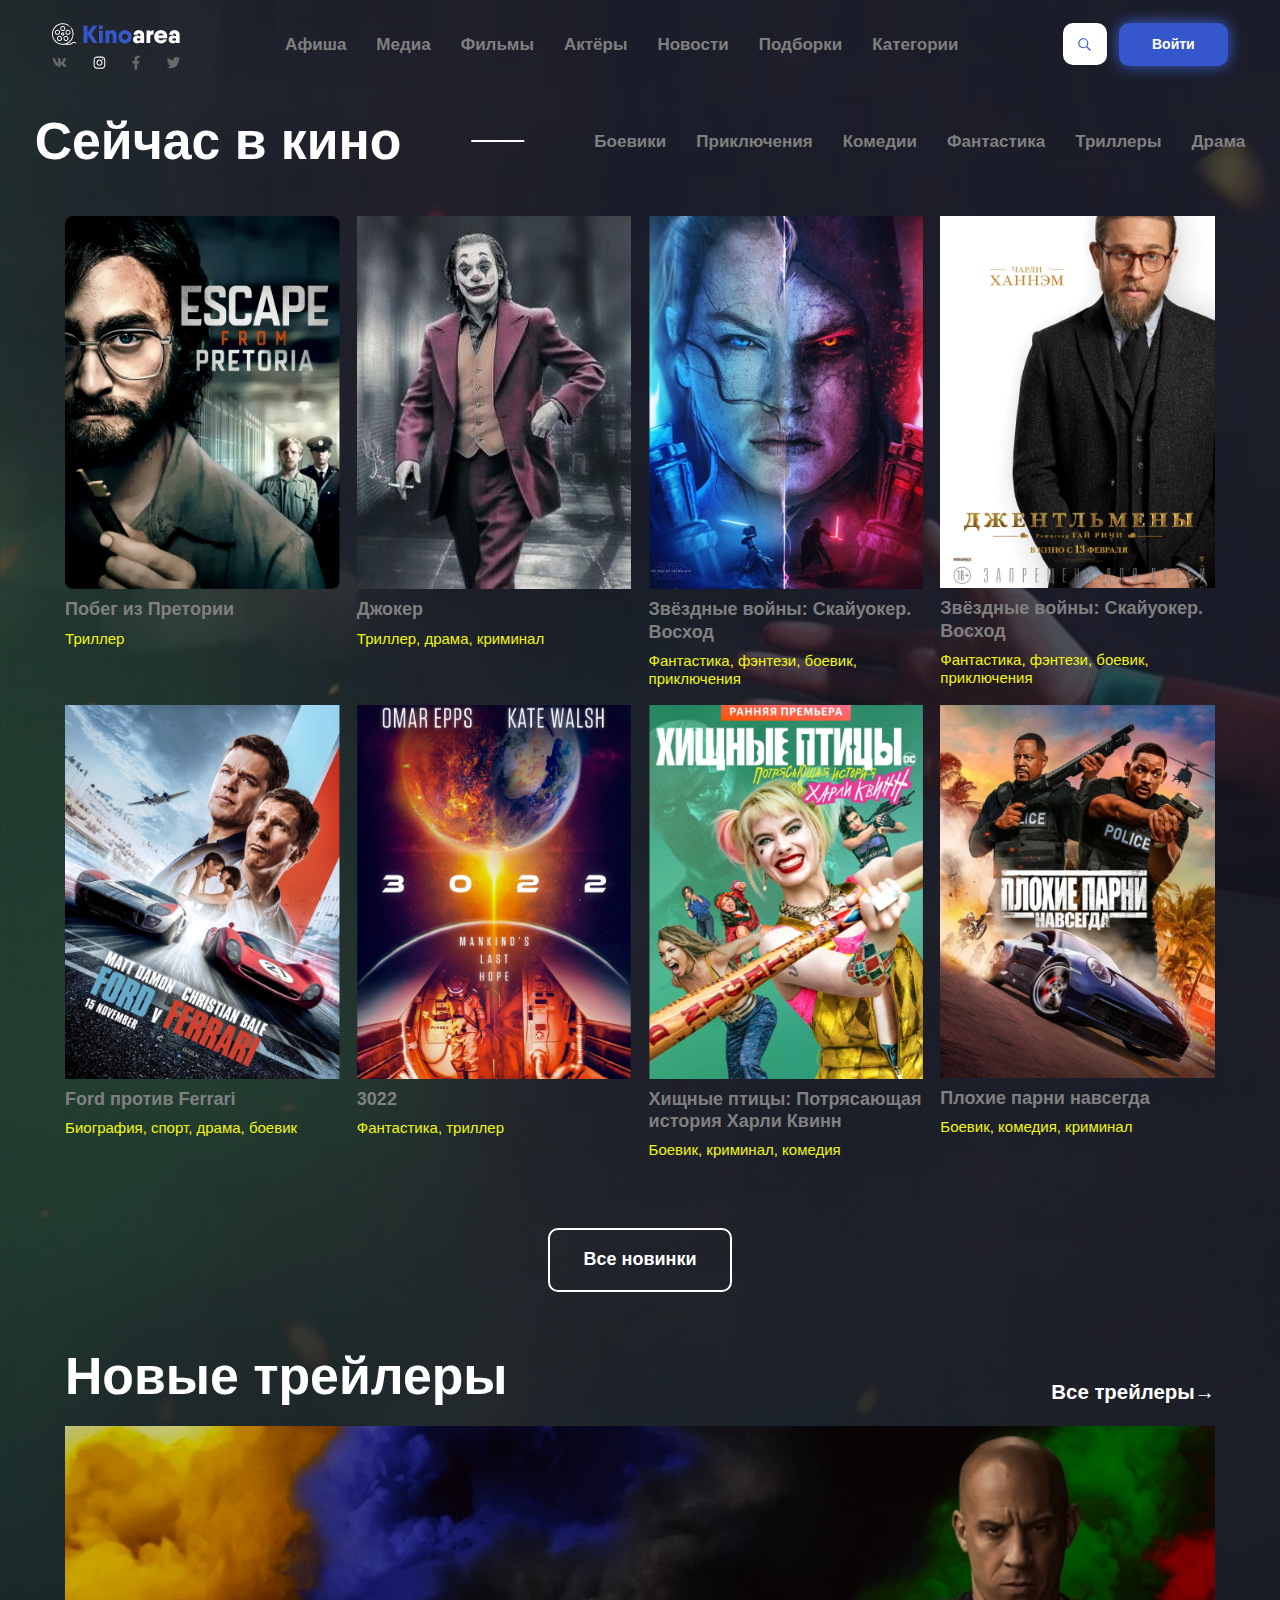
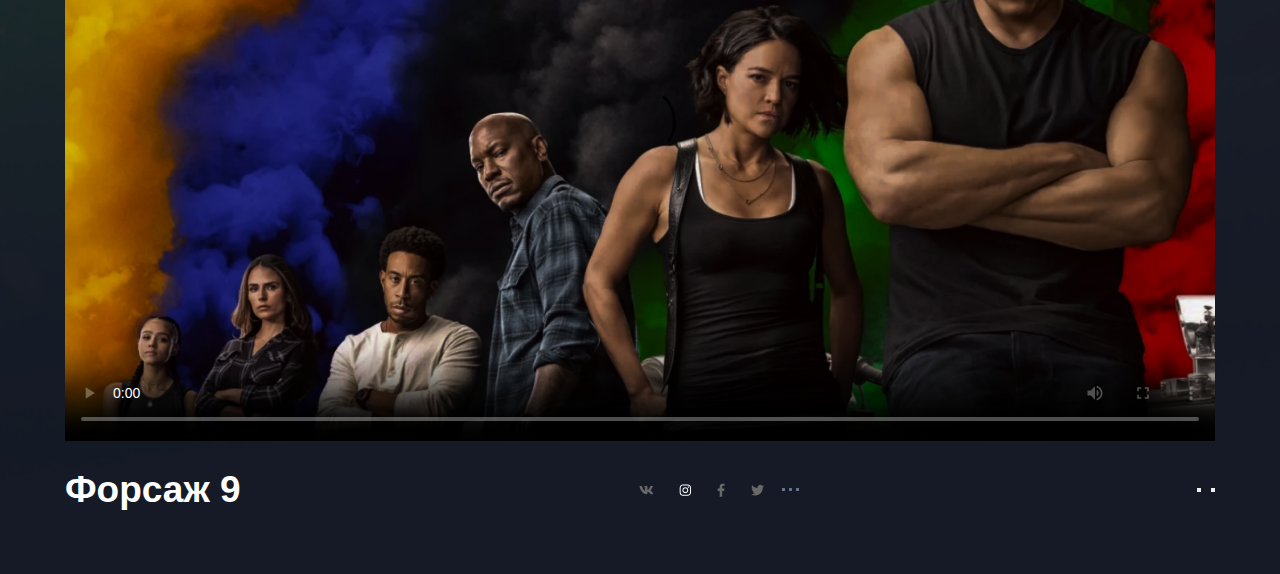
==== index.html @ 2955d4f8 "Add files via upload" ====
<!DOCTYPE html>
<html lang="en">
<head>
  <meta charset="UTF-8">
  <meta name="viewport" content="width=device-width, initial-scale=1.0">
  <title>Home Cinema</title>
  <link rel="stylesheet" href="./style.css">
  <link rel="stylesheet" href="./fonts/qanelas-font/style.css">
</head>
<body>

  <div class="window_1">
    <div>
      <img src="./img/logo.png" alt="logo">
      <img src="./img/closeMenu.svg" alt="close_menu" class="close_1">
    </div>
    <nav class="window_nav">
      <a href="">Афиша</a>
      <a href="">Медиа</a>
      <a href="">Фильмы</a>
      <a href="">Актёры</a>
      <a href="">Новости</a>
      <a href="">Подборки</a>
      <a href="">Категории</a>
    </nav>
  </div>
  <div class="window_2">
    <div>
      <img src="./img/logo.png" alt="logo">
      <img src="./img/closeMenu.svg" alt="close_menu" class="close_2">
    </div>
    <nav class="window_nav2">
      <a href="">Все</a>
      <a href="">Боевики</a>
      <a href="">Приключения</a>
      <a href="">Комедии</a>
      <a href="">Фантастика</a>
      <a href="">Триллеры</a>
      <a href="">Драма</a>
    </nav>
  </div>
  <header>
    <div class="search_side_2">
      <a href=""><img src="./img/search.svg" alt="search"></a>
      <img src="./img/menu.svg" alt="burger_menu" class="menu_1">
    </div>
    <div class="socials">
      <img src="./img/logo.png" alt="logo">
      <img src="./img/socials.svg" alt="socials">
    </div>
    <nav>
      <a href="">Афиша</a>
      <a href="">Медиа</a>
      <a href="">Фильмы</a>
      <a href="">Актёры</a>
      <a href="">Новости</a>
      <a href="">Подборки</a>
      <a href="">Категории</a>
    </nav>
    <div class="search_side">
      <a href=""><img src="./img/search.svg" alt="search"></a>
      <button>Войти</button>
    </div>
  </header>
  <nav class="tablet">
    <a href="">Афиша</a>
    <a href="">Медиа</a>
    <a href="">Фильмы</a>
    <a href="">Актёры</a>
    <a href="">Новости</a>
    <a href="">Подборки</a>
    <a href="">Категории</a>
  </nav>
  <header class="secondary_heading">
      <h1>Сейчас в кино</h1>
      <img src="./img/Line 1.svg" alt="line_1">
      <img src="./img/menu2.png" alt="menu_2" class="menu_2">
      <nav class="secondary_nav">
        <a href="">Боевики</a>
        <a href="">Приключения</a>
        <a href="">Комедии</a>
        <a href="">Фантастика</a>
        <a href="">Триллеры</a>
        <a href="">Драма</a>
    </nav>
  </header>

  <section class="new_films">
    <div class="film_cards">
      <div class="film_card">
        <img src="./img/film1.png" alt="">
        <h4>Побег из Претории</h4>
        <span>Триллер</span>
      </div>
      <div class="film_card">
        <img src="./img/film2.jpg" alt="">
        <h4>Джокер</h4>
        <span>Триллер, драма, криминал</span>
      </div>
      <div class="film_card">
        <img src="./img/film3.png" alt="">
        <h4>Звёздные войны: Скайуокер. Восход</h4>
        <span>Фантастика, фэнтези, боевик, приключения</span>
      </div>
      <div class="film_card">
        <img src="./img/film4.png" alt="">
        <h4>Звёздные войны: Скайуокер. Восход</h4>
        <span>Фантастика, фэнтези, боевик, приключения</span>
      </div>

      <div class="film_card">
        <img src="./img/film5.png" alt="">
        <h4>Ford против Ferrari</h4>
        <span>Биография, спорт, драма, боевик</span>
      </div>
      <div class="film_card">
        <img src="./img/film6.png" alt="">
        <h4>3022</h4>
        <span>Фантастика, триллер</span>
      </div>
      <div class="film_card">
        <img src="./img/film7.png" alt="">
        <h4>Хищные птицы: Потрясающая история Харли Квинн</h4>
        <span>Боевик, криминал, комедия</span>
      </div>
      <div class="film_card">
        <img src="./img/film8.png" alt="">
        <h4>Плохие парни навсегда</h4>
        <span>Боевик, комедия, криминал</span>
      </div>
    </div>
    <button class="see_new_films">Все новинки</button>
  </section>
  <section class="new_trailers">
    <div>
      <h1>Новые трейлеры</h1>
      <a href="">Все трейлеры</a>
    </div>
    <video src="" controls poster="./img/new_trailers.png" loop>

    </video>

    <div id="new_title">
      <h3>Форсаж 9</h3>
      <div id="new_socials">
        <img src="./img/socials.svg" alt="socials">
        <img src="./img/option.svg" alt="options">
      </div>
      <div class="likes">
        <div>
          <button class="like"></button>
        </div>
        <div>
          <button class="dislike"></button>
        </div>
      </div>
    </div>
  </section>
  <script src="./script.js"></script>
</body>
</html>
---- style.css ----
* {
  margin: 0;
  padding: 0;
  box-sizing: border-box;
  /* outline: 2px solid red; */
}
body {
  background-color: #151A26;
  background-image: url(./img/body.png);
  background-repeat: no-repeat;
  background-size: cover;
}
header {
  margin-top: calc(0.5625vw + 9.2px);
  height: 56px;
  display: flex;
  justify-content: space-around;
  align-items: center;
  }

  .socials {
    display: flex;
    flex-direction: column;
    justify-content: center;
    align-items:center;
    gap: 5px;
  }
  .socials img {
    height: 31px;
    cursor: pointer;
  }
  .socials img:nth-child(2){
    width: 100%;
    height: 100%;
    cursor: pointer;
  }
nav {
  display: flex;
  flex-direction: row;
  gap: 30px;
}
nav a {
  text-decoration: none;
  color:gray;
  font-family: 'Qanelas', sans-serif;
  font-size: 17px;
  font-weight: 700;
  line-height: 21.06px;
}
nav a:hover{
  color:#FFFFFF;
  transition: 1s;
}
.search_side {
  display: flex;
  flex-direction: row;
  justify-content: center;
  align-items:center;
  gap: 12px;
}
.search_side_2 {
  display: flex;
  flex-direction: row;
  justify-content: center;
  align-items:center;
  gap: 5px;
}
.search_side_2 a{
  width:calc(1.6875vw + 22.6px);
  height: calc(1.5625vw + 22px);
  border-radius: 10px;
  border: 1px #FFFFFF;
  background-color:#FFFFFF;
  display: flex;
  justify-content: center;
  align-items:center;
  cursor: pointer;
}
.search_side_2 a img {
  padding: 0px;
  width: calc(0.25vw + 10.2px);
}
.search_side_2 img {
  padding: 5px;
  width: 28px;
  height: calc(1.5625vw + 22px);
  border-radius: 10px;
  border: 1px #FFFFFF;
  background-color:#FFFFFF;
  cursor: pointer;
}
.search_side a {
  width:calc(1.6875vw + 22.6px);
  height: calc(1.5625vw + 22px);
  border-radius: 10px;
  border: 1px #FFFFFF;
  background-color:#FFFFFF;
  display: flex;
  justify-content: center;
  align-items:center;
  cursor: pointer;
}
.search_side a img {
  width: calc(0.25vw + 10.2px);
}
.search_side button {
  width: calc(4.5vw + 51.6px);
  height: calc(1.625vw + 21.8px);
  border-radius: 10px;
  background-color:#3657CB;
  border:none;
  box-shadow: 0px 0px 15px 0px #4871FFCC;
  font-family: 'Qanelas', sans-serif;
  font-size: calc(0.3125vw + 10px);
  font-weight: 700;
  line-height: 26.64px;
  text-align: center;
  color:#FFFFFF;
  cursor: pointer;
}
.secondary_heading {
  margin-top: calc(1.5625vw + 21px);
}
.secondary_heading h1 {
  font-family: 'Qanelas', sans-serif;
  font-size: calc(2.06vw + 25.4px);
  font-weight: 900;
  line-height: 40.77px;
  text-align: center;
  color:#FFFFFF;
}
.secondary_nav a {
  color:gray;
}
.secondary_nav a:hover {
  color:#FFFFFF;
}
@media (max-width:1920px) {
  nav {
    display: flex;
  }
  .tablet {
display: none;
  }
  .search_side_2 {
    display: none;
  }
  .menu_2 {
    display: none;
  }
}
@media (max-width:1000px) {
  nav {
    display: none;
  }
  .tablet {
    margin-top: 24px;
    display: flex;
    flex-direction: row;
    justify-content: center;
    align-items:center;
  }
}
@media (max-width:700px) {
  nav {
    display: none;
  }
  .tablet {
    display: none;
  }
}
@media (max-width:500px) {
   .search_side a {
    display: none;
   }
   .search_side_2 {
    display: flex;
   }
   .secondary_heading img:nth-child(2){
    display: none;
   }
   .secondary_heading {
    justify-content: space-around;
    align-items:center;
   }
   .menu_2 {
    display: block;
  }
}
.window_1 {
  display: none;
  width: 100vw;
  height: 100vh;
    position: fixed;
    top: 50%;
    left: 50%;
    transform: translate(-50%, -50%);
    background-color:#1E2538;
    padding: 20px;
    border: 1px solid #ccc;
    box-shadow: 0 0 10px rgba(0,0,0,0.1);
    z-index: 1000;
    transition: 0.3s ease;
}
.window_1 div {
  display: flex;
  flex-direction: row;
  justify-content: space-around;
  gap: 20px;
}
.window_nav {
  margin-top: 35px;
  display: flex;
  flex-direction: column;
  gap: 10px;
}
.window_nav a {
  font-family: 'Qanelas', sans-serif;
  font-size: 13px;
  font-weight: 700;
  line-height: 41.5px;
  text-align: center;
}
.window_nav a:hover {
  color: #FFFFFF;
  transition: 1s;
}

.window_2 {
    display: none;
    width: 100vw;
    height: 100vh;
    position: fixed;
    top: 50%;
    left: 50%;
    transform: translate(-50%, -50%);
    background-color:#1E2538;
    padding: 20px;
    border: 1px solid #ccc;
    box-shadow: 0 0 10px rgba(0,0,0,0.1);
    z-index: 1000;
}
.window_2 div {
  display: flex;
  flex-direction: row;
  justify-content: space-around;
  gap: 20px;
}
.window_nav2 {
  margin-top: 35px;
  display: flex;
  flex-direction: column;
  justify-content: center;
  align-items: center;
  gap: 10px;
}
.window_nav2 a:hover {
  color: #FFFFFF;
  transition: 1s;
}

/* new_films start */
.new_films {
  margin-top: calc(2.62vw + 12.6px);
  display: flex;
  flex-direction: column;
  justify-content: center;
  align-items: center;
}
.film_cards {
  display: grid;
  grid-template-columns: repeat(4, 1fr);
  grid-template-rows: repeat(2, 1fr);
  gap: calc(0.75vw + 7.6px);

}
.film_card {
  width: calc(10.06vw + 145.8px);
  display: flex;
  flex-direction: column;
  gap: 9px;
}
.film_card h4 {
  font-family: 'Qanelas',sans-serif;
  font-size: 18px;
  font-weight: 700;
  line-height: 22.3px;
  text-align: left;
  color: gray;
}
.film_card h4:hover {
  color:#FFFFFF;
}
.film_card span {
  color:#F2F60F;
  font-family: 'Qanelas', sans-serif;
  font-size: 15px;
  line-height: 17.85px;
  text-align: left;
}
@media (max-width:1000px) {
  .film_cards {
    display: grid;
    grid-template-columns: repeat(2, 1fr);
    gap: 15px;
  }
}
@media (max-width:330px) {
  .film_card {
  background-repeat: no-repeat;
    background-size: contain;
    width: calc(1.06vw + 145.8px);
  }
}
.see_new_films {
  background-color: transparent;
  margin-top: 51px;
  margin-bottom: 54px;
  width: calc(2.5vw + 152px);
  height: calc(1.125vw + 49.4px);
  border-radius: 10px;
  border: 2px solid #FFFFFF;

  font-family: 'Qanelas', sans-serif;
  font-size: 18px;
  font-weight: 700;
  line-height: 29.97px;
  text-align: center;
  color: #FFFFFF;
}
/* new_films end */

/* new_trailers start */
.new_trailers {
  margin-left: 115px;
  margin-right: 115px;
  margin-bottom: calc(2.93vw + 18.6px);
  display: flex;
  flex-direction: column;
  justify-content: space-around;
  gap: 20px;
}
.new_trailers div {
  display: flex;
  flex-direction: row;
  justify-content: space-between;
  align-items: flex-end;
  flex-wrap: wrap;
  gap: 10px;
}
.new_trailers h1 {
  font-family: 'Qanelas', sans-serif;
  font-size: calc(2.06vw + 25.4px);
  font-weight: 900;
  text-align: left;
  color: #FFFFFF;
}
.new_trailers a {
  font-family: 'Qanelas', sans-serif;
  font-size: calc(0.25vw + 17.2px);
  font-weight: 700;
  line-height: 27.26px;
  text-align: left;
  color:#FFFFFF;
  text-decoration: none;
}
.new_trailers div a::after {
  content: '\2192';
}
@media (max-width:1920px) {
  .new_trailers {
    margin-left: 245px;
    margin-right:245px;
  }
}
@media (max-width:1620px) {
  .new_trailers {
    margin-left: 165px;
    margin-right:165px;
  }
}
@media (max-width:1440px) {
  .new_trailers {
    margin-left: 110px;
    margin-right:110px;
  }
}
@media (max-width:1280px) {
  .new_trailers {
    margin-left: 65px;
    margin-right:65px;
  }
}
@media (max-width:500px) {
  .new_trailers {
    margin-left: 10px;
    margin-right:10px;
  }
  .new_trailers h1 {
    font-size: 25px;
  }
}
#new_title {
  display: flex;
  flex-direction: row;
  justify-content: space-between;
  align-items:center
}
#new_title h3 {
  font-family: 'Qanelas', sans-serif;
  font-size: calc(1.25vw + 21px);
  font-weight: 900;
  line-height: 57.33px;
  text-align: left;
  color:#FFFFFF;
}
#new_socials {
  display: flex;
  gap: 17px;
  justify-content: center;
  align-items:center;
}
---- fonts/qanelas-font/style.css ----
/* #### Generated By: http://font.download #### */

    @font-face {
    font-family: 'Qanelas Regular';
    font-style: normal;
    font-weight: normal;
    src: local('Qanelas Regular'), url('QanelasRegular.woff') format('woff');
    }
    

    @font-face {
    font-family: 'Qanelas Regular Italic';
    font-style: normal;
    font-weight: normal;
    src: local('Qanelas Regular Italic'), url('QanelasRegularItalic.woff') format('woff');
    }
    

    @font-face {
    font-family: 'Qanelas Thin';
    font-style: normal;
    font-weight: normal;
    src: local('Qanelas Thin'), url('QanelasThin.woff') format('woff');
    }
    

    @font-face {
    font-family: 'Qanelas UltraLight';
    font-style: normal;
    font-weight: normal;
    src: local('Qanelas UltraLight'), url('QanelasUltraLight.woff') format('woff');
    }
    

    @font-face {
    font-family: 'Qanelas Thin Italic';
    font-style: normal;
    font-weight: normal;
    src: local('Qanelas Thin Italic'), url('QanelasThinItalic.woff') format('woff');
    }
    

    @font-face {
    font-family: 'Qanelas UltraLight Italic';
    font-style: normal;
    font-weight: normal;
    src: local('Qanelas UltraLight Italic'), url('QanelasUltraLightItalic.woff') format('woff');
    }
    

    @font-face {
    font-family: 'Qanelas Light';
    font-style: normal;
    font-weight: normal;
    src: local('Qanelas Light'), url('QanelasLight.woff') format('woff');
    }
    

    @font-face {
    font-family: 'Qanelas Light Italic';
    font-style: normal;
    font-weight: normal;
    src: local('Qanelas Light Italic'), url('QanelasLightItalic.woff') format('woff');
    }
    

    @font-face {
    font-family: 'Qanelas Medium';
    font-style: normal;
    font-weight: normal;
    src: local('Qanelas Medium'), url('QanelasMedium.woff') format('woff');
    }
    

    @font-face {
    font-family: 'Qanelas Medium Italic';
    font-style: normal;
    font-weight: normal;
    src: local('Qanelas Medium Italic'), url('QanelasMediumItalic.woff') format('woff');
    }
    

    @font-face {
    font-family: 'Qanelas SemiBold';
    font-style: normal;
    font-weight: normal;
    src: local('Qanelas SemiBold'), url('QanelasSemiBold.woff') format('woff');
    }
    

    @font-face {
    font-family: 'Qanelas SemiBold Italic';
    font-style: normal;
    font-weight: normal;
    src: local('Qanelas SemiBold Italic'), url('QanelasSemiBoldItalic.woff') format('woff');
    }
    

    @font-face {
    font-family: 'Qanelas Bold';
    font-style: normal;
    font-weight: normal;
    src: local('Qanelas Bold'), url('QanelasBold.woff') format('woff');
    }
    

    @font-face {
    font-family: 'Qanelas Bold Italic';
    font-style: normal;
    font-weight: normal;
    src: local('Qanelas Bold Italic'), url('QanelasBoldItalic.woff') format('woff');
    }
    

    @font-face {
    font-family: 'Qanelas ExtraBold';
    font-style: normal;
    font-weight: normal;
    src: local('Qanelas ExtraBold'), url('QanelasExtraBold.woff') format('woff');
    }
    

    @font-face {
    font-family: 'Qanelas ExtraBold Italic';
    font-style: normal;
    font-weight: normal;
    src: local('Qanelas ExtraBold Italic'), url('QanelasExtraBoldItalic.woff') format('woff');
    }
    

    @font-face {
    font-family: 'Qanelas Black';
    font-style: normal;
    font-weight: normal;
    src: local('Qanelas Black'), url('QanelasBlack.woff') format('woff');
    }
    

    @font-face {
    font-family: 'Qanelas Heavy';
    font-style: normal;
    font-weight: normal;
    src: local('Qanelas Heavy'), url('QanelasHeavy.woff') format('woff');
    }
    

    @font-face {
    font-family: 'Qanelas Black Italic';
    font-style: normal;
    font-weight: normal;
    src: local('Qanelas Black Italic'), url('QanelasBlackItalic.woff') format('woff');
    }
    

    @font-face {
    font-family: 'Qanelas Heavy Italic';
    font-style: normal;
    font-weight: normal;
    src: local('Qanelas Heavy Italic'), url('QanelasHeavyItalic.woff') format('woff');
    }
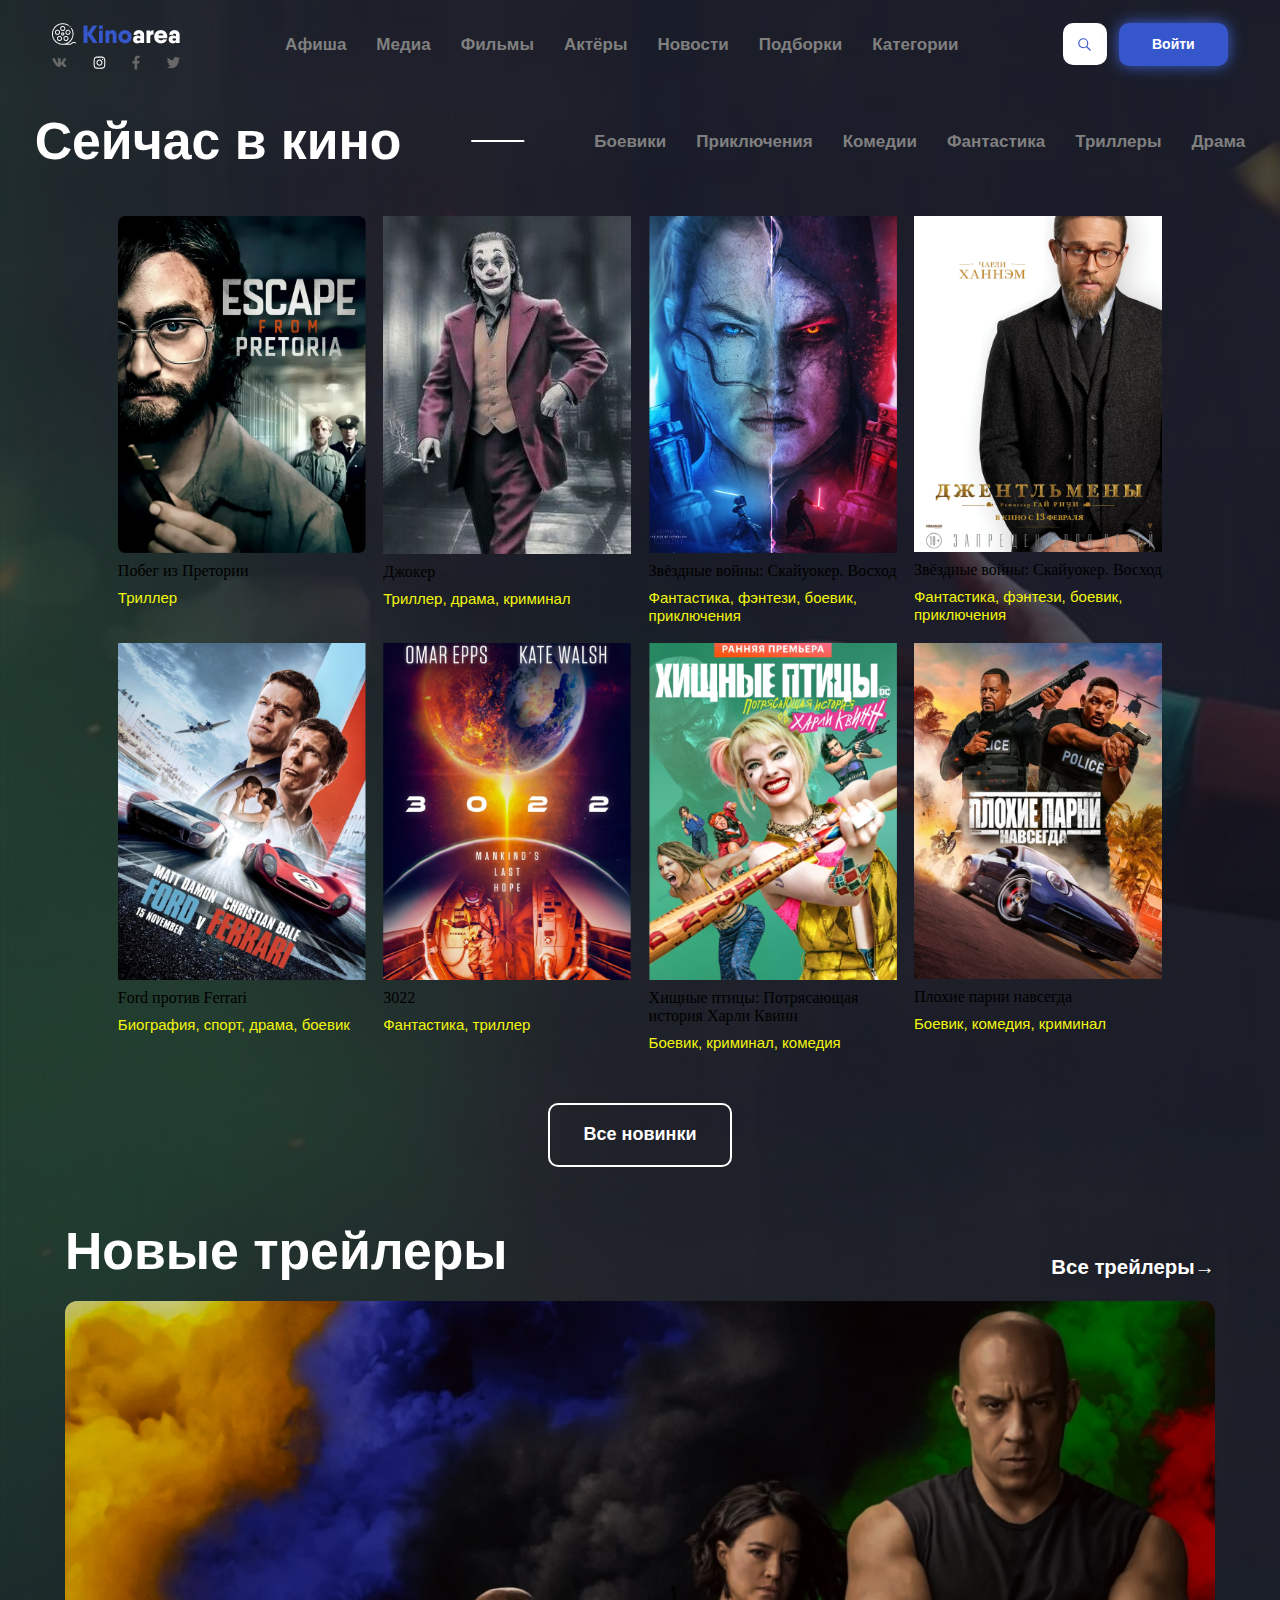
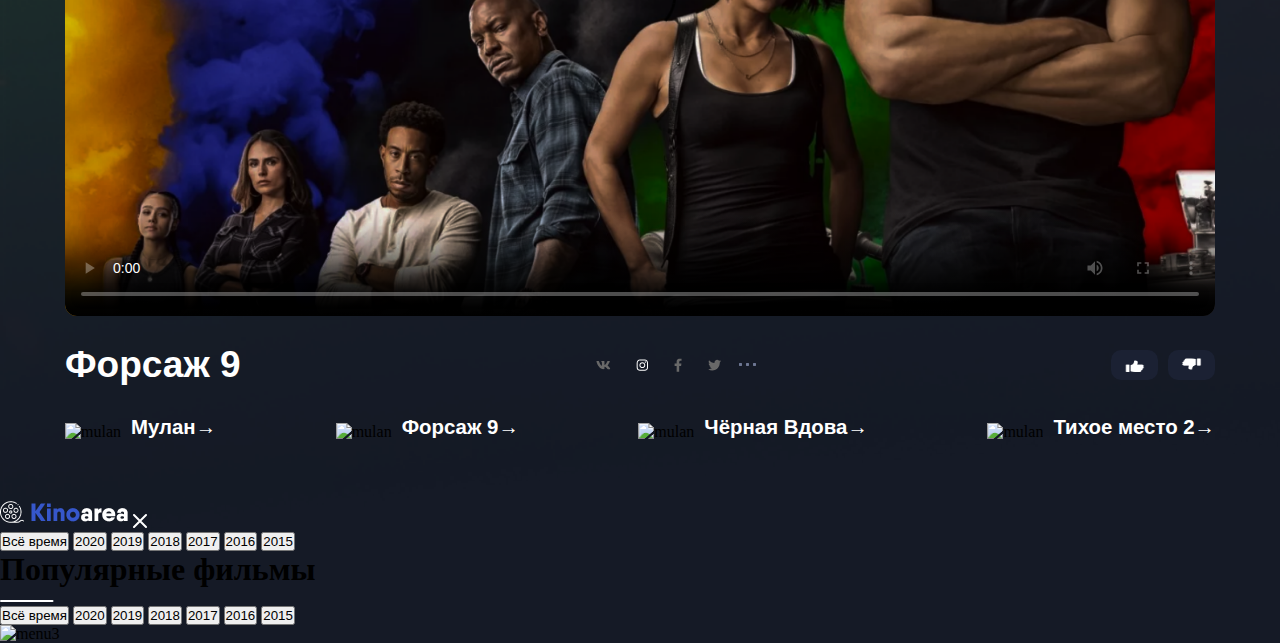
==== commit c31bb7a8: "Update index.html" ====
--- a/index.html
+++ b/index.html
@@ -89,52 +89,52 @@
     <div class="film_cards">
       <div class="film_card">
         <img src="./img/film1.png" alt="">
-        <h4>Побег из Претории</h4>
+        <a>Побег из Претории</a>
         <span>Триллер</span>
       </div>
       <div class="film_card">
         <img src="./img/film2.jpg" alt="">
-        <h4>Джокер</h4>
+        <a>Джокер</a>
         <span>Триллер, драма, криминал</span>
       </div>
       <div class="film_card">
         <img src="./img/film3.png" alt="">
-        <h4>Звёздные войны: Скайуокер. Восход</h4>
+        <a>Звёздные войны: Скайуокер. Восход</a>
         <span>Фантастика, фэнтези, боевик, приключения</span>
       </div>
       <div class="film_card">
         <img src="./img/film4.png" alt="">
-        <h4>Звёздные войны: Скайуокер. Восход</h4>
+        <a>Звёздные войны: Скайуокер. Восход</a>
         <span>Фантастика, фэнтези, боевик, приключения</span>
       </div>
 
       <div class="film_card">
         <img src="./img/film5.png" alt="">
-        <h4>Ford против Ferrari</h4>
+        <a>Ford против Ferrari</a>
         <span>Биография, спорт, драма, боевик</span>
       </div>
       <div class="film_card">
         <img src="./img/film6.png" alt="">
-        <h4>3022</h4>
+        <a>3022</a>
         <span>Фантастика, триллер</span>
       </div>
       <div class="film_card">
         <img src="./img/film7.png" alt="">
-        <h4>Хищные птицы: Потрясающая история Харли Квинн</h4>
+        <a>Хищные птицы: Потрясающая история Харли Квинн</a>
         <span>Боевик, криминал, комедия</span>
       </div>
       <div class="film_card">
         <img src="./img/film8.png" alt="">
-        <h4>Плохие парни навсегда</h4>
+        <a>Плохие парни навсегда</a>
         <span>Боевик, комедия, криминал</span>
       </div>
     </div>
     <button class="see_new_films">Все новинки</button>
   </section>
   <section class="new_trailers">
-    <div>
+    <div class="all_side">
       <h1>Новые трейлеры</h1>
-      <a href="">Все трейлеры</a>
+      <a href="" class="all_trailers">Все трейлеры</a>
     </div>
     <video src="" controls poster="./img/new_trailers.png" loop>
 
@@ -148,14 +148,64 @@
       </div>
       <div class="likes">
         <div>
-          <button class="like"></button>
+          <button class="like"><img src="./img/like.png" alt="like"></button>
         </div>
         <div>
-          <button class="dislike"></button>
+          <button class="dislike"><img src="./img/dislike.png" alt="dislike"></button>
         </div>
       </div>
+    </div>
+
+    <div class="scroll-container">
+      <div>
+        <img src="./img/mulan.png" alt="mulan">
+        <a>Мулан</a>
+      </div>
+      <div>
+        <img src="./img/redWoman.png" alt="mulan">
+        <a>Форсаж 9</a>
+      </div>
+      <div>
+        <img src="./img/forsaj.png" alt="mulan">
+        <a>Чёрная Вдова</a>
+      </div>
+      <div>
+        <img src="./img/gunWoman.png"alt="mulan">
+        <a>Тихое место 2</a>
+      </div>
+    </div>
+  </section>
+  <div class="window_3">
+    <div class="closed">
+      <img src="./img/logo.png" alt="logo">
+      <img src="./img/closeMenu.svg" alt="close_menu" class="close_3">
+    </div>
+    <div class="years_window">
+      <button>Всё время</button>
+      <button>2020</button>
+      <button>2019</button>
+      <button>2018</button>
+      <button>2017</button>
+      <button>2016</button>
+      <button>2015</button>
+    </div>
+  </div>
+  <section class="popular_films">
+    <div class="populars_side">
+      <h1>Популярные фильмы</h1>
+      <img src="./img/Line 1.svg" alt="line2" class="line2">
+      <div class="years">
+        <button>Всё время</button>
+        <button>2020</button>
+        <button>2019</button>
+        <button>2018</button>
+        <button>2017</button>
+        <button>2016</button>
+        <button>2015</button>
+      </div>
+      <img src="./img/menu3.png" alt="menu3" class="menu_3">
     </div>
   </section>
   <script src="./script.js"></script>
 </body>
-</html>+</html>
--- a/style.css
+++ b/style.css
@@ -188,21 +188,21 @@
   }
 }
 .window_1 {
-  display: none;
-  width: 100vw;
-  height: 100vh;
+    display: none;
+    width: 100%;
+    height: 100%;
     position: fixed;
     top: 50%;
     left: 50%;
     transform: translate(-50%, -50%);
     background-color:#1E2538;
     padding: 20px;
-    border: 1px solid #ccc;
     box-shadow: 0 0 10px rgba(0,0,0,0.1);
     z-index: 1000;
     transition: 0.3s ease;
 }
 .window_1 div {
+  margin-top: 20px;
   display: flex;
   flex-direction: row;
   justify-content: space-around;
@@ -228,19 +228,19 @@
 
 .window_2 {
     display: none;
-    width: 100vw;
-    height: 100vh;
+    width: 100%;
+    height: 100%;
     position: fixed;
     top: 50%;
     left: 50%;
     transform: translate(-50%, -50%);
     background-color:#1E2538;
     padding: 20px;
-    border: 1px solid #ccc;
     box-shadow: 0 0 10px rgba(0,0,0,0.1);
     z-index: 1000;
 }
 .window_2 div {
+  margin-top: 20px;
   display: flex;
   flex-direction: row;
   justify-content: space-around;
@@ -275,7 +275,7 @@
 
 }
 .film_card {
-  width: calc(10.06vw + 145.8px);
+  width: calc(8vw + 145.8px);
   display: flex;
   flex-direction: column;
   gap: 9px;
@@ -302,15 +302,26 @@
   .film_cards {
     display: grid;
     grid-template-columns: repeat(2, 1fr);
-    gap: 15px;
-  }
-}
-@media (max-width:330px) {
+    gap: 10px;
+  }
+}
+@media (max-width:380px) {
   .film_card {
   background-repeat: no-repeat;
     background-size: contain;
-    width: calc(1.06vw + 145.8px);
-  }
+    width:calc(6.06vw + 145.8px);
+  }
+}
+@media (max-width:350px) {
+  .film_card {
+  background-repeat: no-repeat;
+    background-size: contain;
+    width:calc(1.06vw + 145.8px);
+  }
+  .film_cards {
+    gap: 5px;
+  }
+  
 }
 .see_new_films {
   background-color: transparent;
@@ -340,6 +351,9 @@
   justify-content: space-around;
   gap: 20px;
 }
+.new_trailers video {
+  border-radius: 12px;
+}
 .new_trailers div {
   display: flex;
   flex-direction: row;
@@ -419,4 +433,41 @@
   gap: 17px;
   justify-content: center;
   align-items:center;
-}+}
+.likes {
+  display: flex;
+  flex-direction: row;
+  justify-content: center;
+  align-items: center;
+  gap: 5px;
+}
+.likes div {
+  display: flex;
+  flex-direction: column;
+  gap: 5px;
+  justify-content: center;
+  align-items: center;
+}
+.likes div span {
+  font-family: 'Qanelas', sans-serif;
+  font-size: calc(0.375vw + 7.8px);
+  line-height: 17.85px;
+  text-align: left;
+  color: #FFFFFF;
+}
+.likes div button{
+  background-size: contain;
+  background-color: #1B2133;
+  border: none;
+  width: calc(1.75vw + 24.4px);
+  height: 30px;
+  border-radius: 10px;
+  display: flex;
+  flex-direction: row;
+  justify-content: center;
+  align-items: center;
+}
+.likes div button img {
+  width: calc(0.81vw + 10.4px);
+  height: 13.45px;
+}
